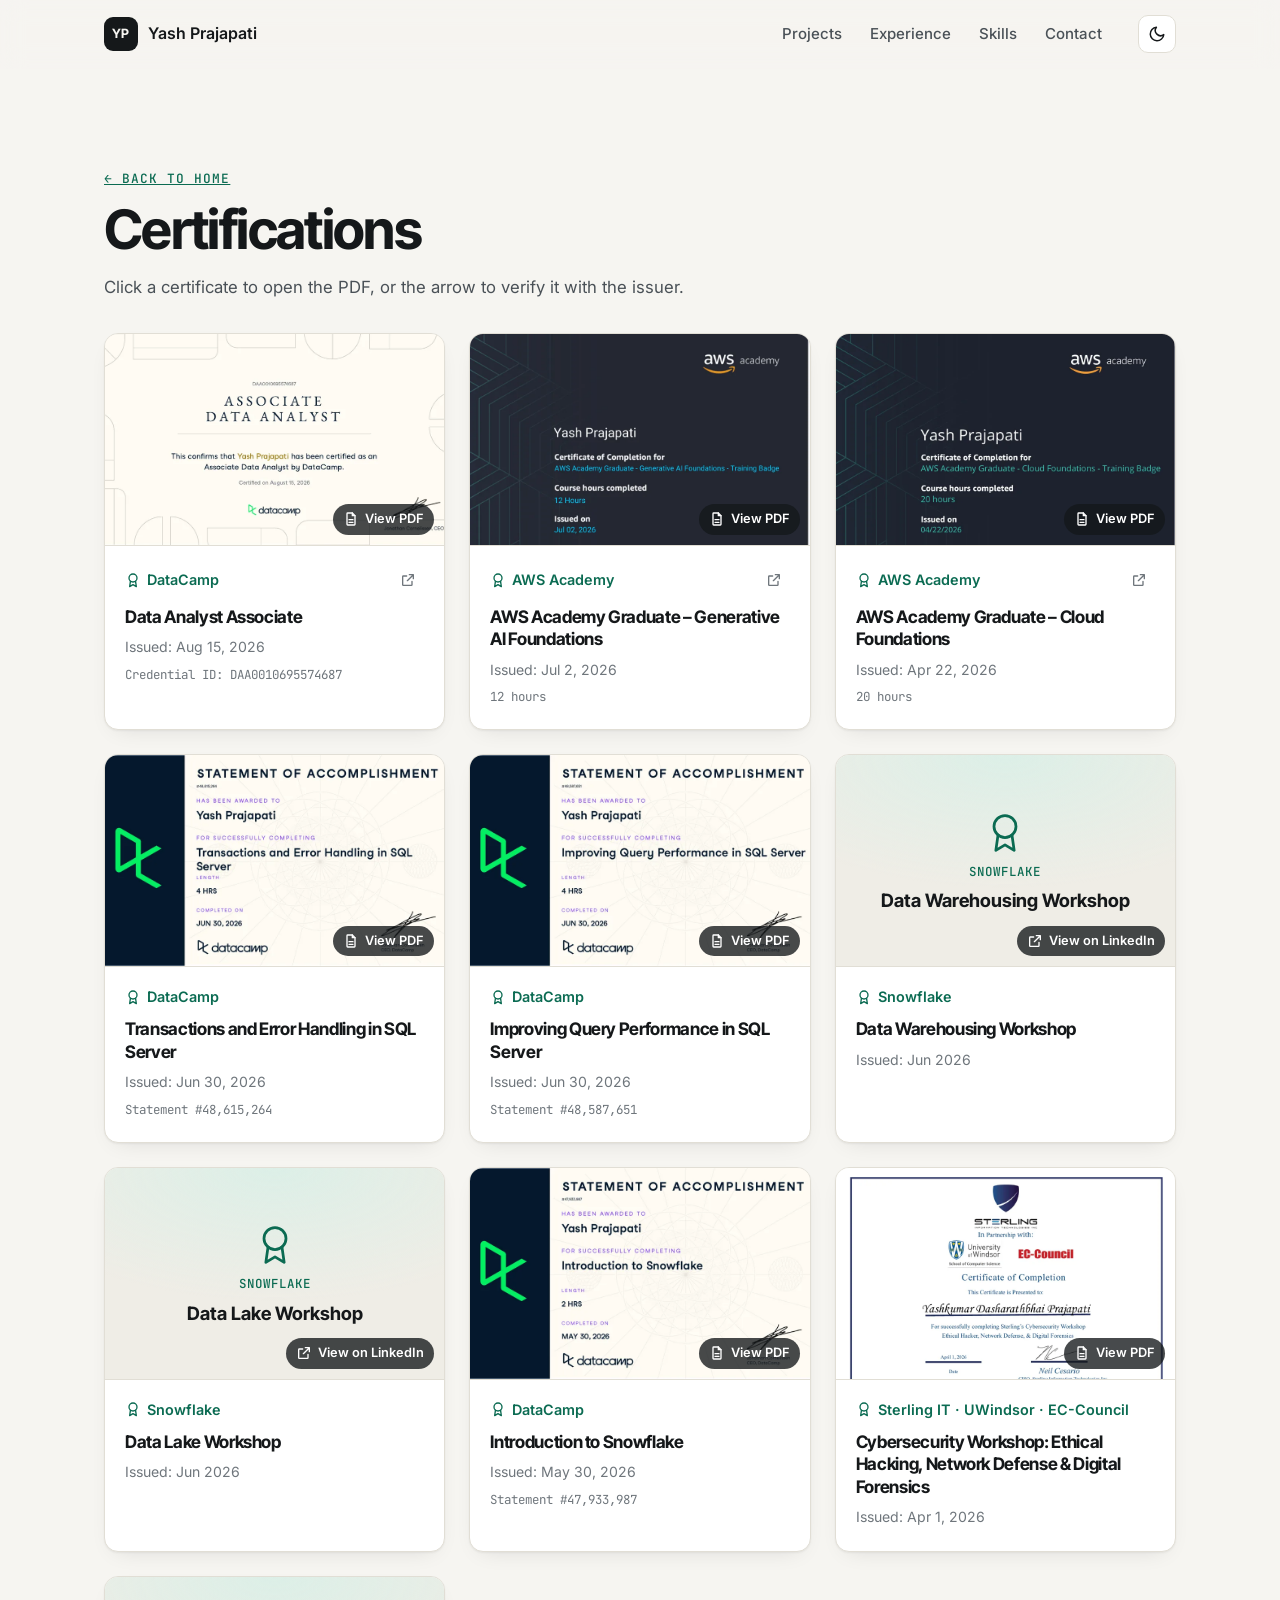
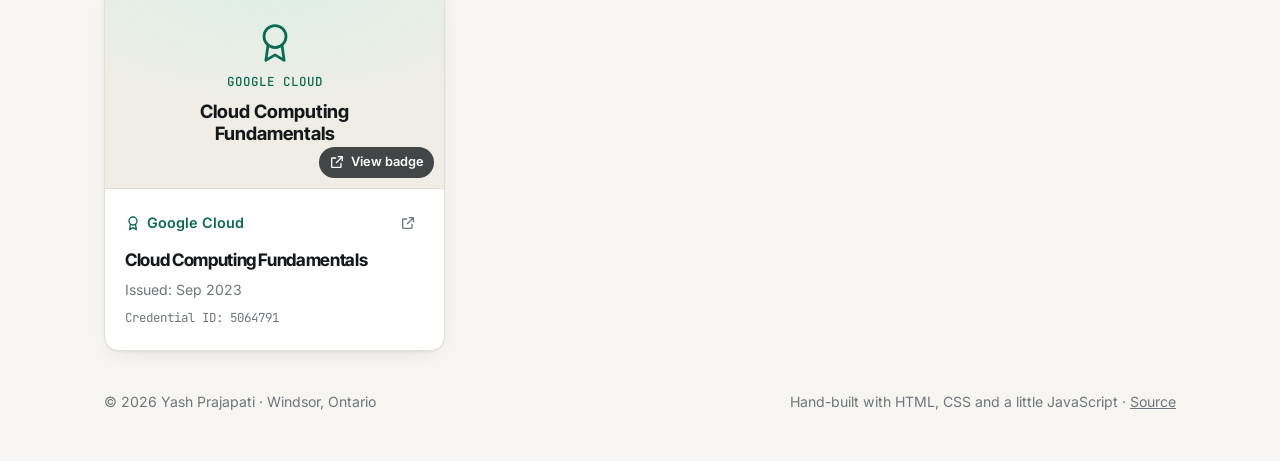
==== certifications.html @ 7776f6c0 "Certification cards with PDF previews and a certifications page Co-Authored-By: Claude Opus 5.5 <nor" ====
<!doctype html>
<html lang="en">
  <head>
    <meta charset="utf-8" />
    <meta name="viewport" content="width=device-width, initial-scale=1" />
    <title>Certifications · Yash Prajapati</title>
    <meta
      name="description"
      content="Yash Prajapati is a software developer and data analyst in Windsor, Ontario, studying the Master of Applied Computing at the University of Windsor. Full-stack apps (FastAPI, React), data analysis (Python, SQL) and AWS serverless. Open to a 4 or 8-month co-op from January 2027."
    />
    <meta name="author" content="Yash Prajapati" />
    <meta name="google-site-verification" content="fpywjtLSVw5t8qA-Jzxiiokpi5KPO44EVld_uiDT6x0" />
    <link rel="canonical" href="https://yash8418.github.io/certifications.html" />
    <meta name="theme-color" content="#f6f5f1" media="(prefers-color-scheme: light)" />
    <meta name="theme-color" content="#111412" media="(prefers-color-scheme: dark)" />

    <!-- Link previews -->
    <meta property="og:type" content="profile" />
    <meta property="og:title" content="Yash Prajapati — Software Developer & Data Analyst" />
    <meta
      property="og:description"
      content="Full-stack apps, data analysis and AWS serverless projects. MAC student at the University of Windsor, open to a co-op from January 2027."
    />
    <meta property="og:url" content="https://yash8418.github.io/" />
    <meta property="og:image" content="https://yash8418.github.io/assets/og-image.png" />
    <meta property="og:image:width" content="1200" />
    <meta property="og:image:height" content="630" />
    <meta property="profile:first_name" content="Yash" />
    <meta property="profile:last_name" content="Prajapati" />
    <meta name="twitter:card" content="summary_large_image" />

    <link rel="icon" href="assets/favicon.svg" type="image/svg+xml" />
    <link rel="preconnect" href="https://fonts.googleapis.com" />
    <link rel="preconnect" href="https://fonts.gstatic.com" crossorigin />
    <link
      href="https://fonts.googleapis.com/css2?family=Inter:wght@400;500;600&family=Inter+Tight:wght@600;700;800&family=Newsreader:ital,opsz,wght@1,6..72,400;1,6..72,500&family=JetBrains+Mono:wght@500&display=swap"
      rel="stylesheet"
    />
    <link rel="stylesheet" href="styles.css" />
    <script>
      try {
        const t = localStorage.getItem("theme");
        if (t === "light" || t === "dark") document.documentElement.dataset.theme = t;
      } catch {}
    </script>
  </head>
  <body>
    <a class="skip-link" href="#main">Skip to content</a>

    <header class="site-header">
      <nav class="nav wrap" aria-label="Main">
        <a class="brand" href="./" aria-label="Yash Prajapati, home">
          <span class="brand__mark" aria-hidden="true">YP</span>
          <span class="brand__name">Yash Prajapati</span>
        </a>
        <ul class="nav__links">
          <li><a href="./#projects">Projects</a></li>
          <li><a href="./#experience">Experience</a></li>
          <li><a href="./#skills">Skills</a></li>
          <li><a href="./#contact">Contact</a></li>
        </ul>
        <button class="theme-toggle" type="button" aria-label="Switch to dark theme" data-theme-toggle>
          <svg class="icon icon--moon" viewBox="0 0 24 24" aria-hidden="true"><path d="M21 12.8A9 9 0 1 1 11.2 3a7 7 0 0 0 9.8 9.8Z" /></svg>
          <svg class="icon icon--sun" viewBox="0 0 24 24" aria-hidden="true">
            <circle cx="12" cy="12" r="4.5" />
            <path d="M12 2v2M12 20v2M4.9 4.9l1.4 1.4M17.7 17.7l1.4 1.4M2 12h2M20 12h2M4.9 19.1l1.4-1.4M17.7 6.3l1.4-1.4" />
          </svg>
        </button>
      </nav>
    </header>

    <main id="main">
      <section class="section wrap" aria-labelledby="certs-title">
        <div class="section__head">
          <p class="kicker"><a href="./#skills">← Back to home</a></p>
          <h1 id="certs-title" class="page-title">Certifications</h1>
          <p class="section__intro">Click a certificate to open the PDF, or the arrow to verify it with the issuer.</p>
        </div>
        <div class="certs-grid">
          <article class="cert">
            <a class="cert__preview" href="assets/certificates/datacamp-data-analyst-associate.pdf" target="_blank" rel="noopener" aria-label="Open Data Analyst Associate certificate PDF"><img src="assets/certificates/previews/datacamp-data-analyst-associate.webp" width="900" height="517" loading="lazy" alt="" /><span class="cert__pdf"><svg class="icon" viewBox="0 0 24 24" aria-hidden="true"><path d="M14 3H7a1 1 0 0 0-1 1v16a1 1 0 0 0 1 1h10a1 1 0 0 0 1-1V7Z"/><path d="M14 3v4h4M9 13h6M9 17h6"/></svg>View PDF</span></a>
            <div class="cert__body">
              <div class="cert__meta"><span class="cert__issuer"><svg class="icon" viewBox="0 0 24 24" aria-hidden="true"><circle cx="12" cy="9" r="6"/><path d="M8.2 13.6 7 22l5-3 5 3-1.2-8.4"/></svg>DataCamp</span><a class="cert__verify" href="https://www.datacamp.com/certificate/DAA0010695574687" target="_blank" rel="noopener" aria-label="Verify credential for Data Analyst Associate"><svg class="icon" viewBox="0 0 24 24" aria-hidden="true"><path d="M14 4h6v6M20 4l-9 9M18 14v5a1 1 0 0 1-1 1H5a1 1 0 0 1-1-1V7a1 1 0 0 1 1-1h5"/></svg></a></div>
              <h3>Data Analyst Associate</h3>
              <p class="cert__date">Issued: Aug 15, 2026</p>
              <p class="cert__id">Credential ID: DAA0010695574687</p>
            </div>
          </article>
          <article class="cert">
            <a class="cert__preview" href="assets/certificates/aws-academy-generative-ai-foundations.pdf" target="_blank" rel="noopener" aria-label="Open AWS Academy Graduate – Generative AI Foundations certificate PDF"><img src="assets/certificates/previews/aws-academy-generative-ai-foundations.webp" width="900" height="695" loading="lazy" alt="" /><span class="cert__pdf"><svg class="icon" viewBox="0 0 24 24" aria-hidden="true"><path d="M14 3H7a1 1 0 0 0-1 1v16a1 1 0 0 0 1 1h10a1 1 0 0 0 1-1V7Z"/><path d="M14 3v4h4M9 13h6M9 17h6"/></svg>View PDF</span></a>
            <div class="cert__body">
              <div class="cert__meta"><span class="cert__issuer"><svg class="icon" viewBox="0 0 24 24" aria-hidden="true"><circle cx="12" cy="9" r="6"/><path d="M8.2 13.6 7 22l5-3 5 3-1.2-8.4"/></svg>AWS Academy</span><a class="cert__verify" href="https://www.credly.com/badges/935de816-6b1b-42a6-a5a5-55b2810f2c86" target="_blank" rel="noopener" aria-label="Verify credential for AWS Academy Graduate – Generative AI Foundations"><svg class="icon" viewBox="0 0 24 24" aria-hidden="true"><path d="M14 4h6v6M20 4l-9 9M18 14v5a1 1 0 0 1-1 1H5a1 1 0 0 1-1-1V7a1 1 0 0 1 1-1h5"/></svg></a></div>
              <h3>AWS Academy Graduate – Generative AI Foundations</h3>
              <p class="cert__date">Issued: Jul 2, 2026</p>
              <p class="cert__id">12 hours</p>
            </div>
          </article>
          <article class="cert">
            <a class="cert__preview" href="assets/certificates/aws-academy-cloud-foundations.pdf" target="_blank" rel="noopener" aria-label="Open AWS Academy Graduate – Cloud Foundations certificate PDF"><img src="assets/certificates/previews/aws-academy-cloud-foundations.webp" width="900" height="695" loading="lazy" alt="" /><span class="cert__pdf"><svg class="icon" viewBox="0 0 24 24" aria-hidden="true"><path d="M14 3H7a1 1 0 0 0-1 1v16a1 1 0 0 0 1 1h10a1 1 0 0 0 1-1V7Z"/><path d="M14 3v4h4M9 13h6M9 17h6"/></svg>View PDF</span></a>
            <div class="cert__body">
              <div class="cert__meta"><span class="cert__issuer"><svg class="icon" viewBox="0 0 24 24" aria-hidden="true"><circle cx="12" cy="9" r="6"/><path d="M8.2 13.6 7 22l5-3 5 3-1.2-8.4"/></svg>AWS Academy</span><a class="cert__verify" href="https://www.credly.com/badges/65a15708-a9f2-494e-bade-5c9689e19223" target="_blank" rel="noopener" aria-label="Verify credential for AWS Academy Graduate – Cloud Foundations"><svg class="icon" viewBox="0 0 24 24" aria-hidden="true"><path d="M14 4h6v6M20 4l-9 9M18 14v5a1 1 0 0 1-1 1H5a1 1 0 0 1-1-1V7a1 1 0 0 1 1-1h5"/></svg></a></div>
              <h3>AWS Academy Graduate – Cloud Foundations</h3>
              <p class="cert__date">Issued: Apr 22, 2026</p>
              <p class="cert__id">20 hours</p>
            </div>
          </article>
          <article class="cert">
            <a class="cert__preview" href="assets/certificates/datacamp-transactions-error-handling-sql-server.pdf" target="_blank" rel="noopener" aria-label="Open Transactions and Error Handling in SQL Server certificate PDF"><img src="assets/certificates/previews/datacamp-transactions-error-handling-sql-server.webp" width="900" height="520" loading="lazy" alt="" /><span class="cert__pdf"><svg class="icon" viewBox="0 0 24 24" aria-hidden="true"><path d="M14 3H7a1 1 0 0 0-1 1v16a1 1 0 0 0 1 1h10a1 1 0 0 0 1-1V7Z"/><path d="M14 3v4h4M9 13h6M9 17h6"/></svg>View PDF</span></a>
            <div class="cert__body">
              <div class="cert__meta"><span class="cert__issuer"><svg class="icon" viewBox="0 0 24 24" aria-hidden="true"><circle cx="12" cy="9" r="6"/><path d="M8.2 13.6 7 22l5-3 5 3-1.2-8.4"/></svg>DataCamp</span></div>
              <h3>Transactions and Error Handling in SQL Server</h3>
              <p class="cert__date">Issued: Jun 30, 2026</p>
              <p class="cert__id">Statement #48,615,264</p>
            </div>
          </article>
          <article class="cert">
            <a class="cert__preview" href="assets/certificates/datacamp-improving-query-performance-sql-server.pdf" target="_blank" rel="noopener" aria-label="Open Improving Query Performance in SQL Server certificate PDF"><img src="assets/certificates/previews/datacamp-improving-query-performance-sql-server.webp" width="900" height="520" loading="lazy" alt="" /><span class="cert__pdf"><svg class="icon" viewBox="0 0 24 24" aria-hidden="true"><path d="M14 3H7a1 1 0 0 0-1 1v16a1 1 0 0 0 1 1h10a1 1 0 0 0 1-1V7Z"/><path d="M14 3v4h4M9 13h6M9 17h6"/></svg>View PDF</span></a>
            <div class="cert__body">
              <div class="cert__meta"><span class="cert__issuer"><svg class="icon" viewBox="0 0 24 24" aria-hidden="true"><circle cx="12" cy="9" r="6"/><path d="M8.2 13.6 7 22l5-3 5 3-1.2-8.4"/></svg>DataCamp</span></div>
              <h3>Improving Query Performance in SQL Server</h3>
              <p class="cert__date">Issued: Jun 30, 2026</p>
              <p class="cert__id">Statement #48,587,651</p>
            </div>
          </article>
          <article class="cert">
            <a class="cert__preview cert__preview--badge" href="https://www.linkedin.com/in/yash-prajapati-65326222b/overlay/Certifications/1569941998/treasury/?profileId=ACoAADmGPx8Bu3SrkBHyn6VlON_o7cjzCRax0iU" target="_blank" rel="noopener" aria-label="View on LinkedIn: Data Warehousing Workshop"><span class="cert__badge"><svg class="icon" viewBox="0 0 24 24" aria-hidden="true"><circle cx="12" cy="9" r="6"/><path d="M8.2 13.6 7 22l5-3 5 3-1.2-8.4"/></svg><strong>Snowflake</strong><em>Data Warehousing Workshop</em></span><span class="cert__pdf"><svg class="icon" viewBox="0 0 24 24" aria-hidden="true"><path d="M14 4h6v6M20 4l-9 9M18 14v5a1 1 0 0 1-1 1H5a1 1 0 0 1-1-1V7a1 1 0 0 1 1-1h5"/></svg>View on LinkedIn</span></a>
            <div class="cert__body">
              <div class="cert__meta"><span class="cert__issuer"><svg class="icon" viewBox="0 0 24 24" aria-hidden="true"><circle cx="12" cy="9" r="6"/><path d="M8.2 13.6 7 22l5-3 5 3-1.2-8.4"/></svg>Snowflake</span></div>
              <h3>Data Warehousing Workshop</h3>
              <p class="cert__date">Issued: Jun 2026</p>
            </div>
          </article>
          <article class="cert">
            <a class="cert__preview cert__preview--badge" href="https://www.linkedin.com/in/yash-prajapati-65326222b/overlay/Certifications/1570024632/treasury/?profileId=ACoAADmGPx8Bu3SrkBHyn6VlON_o7cjzCRax0iU" target="_blank" rel="noopener" aria-label="View on LinkedIn: Data Lake Workshop"><span class="cert__badge"><svg class="icon" viewBox="0 0 24 24" aria-hidden="true"><circle cx="12" cy="9" r="6"/><path d="M8.2 13.6 7 22l5-3 5 3-1.2-8.4"/></svg><strong>Snowflake</strong><em>Data Lake Workshop</em></span><span class="cert__pdf"><svg class="icon" viewBox="0 0 24 24" aria-hidden="true"><path d="M14 4h6v6M20 4l-9 9M18 14v5a1 1 0 0 1-1 1H5a1 1 0 0 1-1-1V7a1 1 0 0 1 1-1h5"/></svg>View on LinkedIn</span></a>
            <div class="cert__body">
              <div class="cert__meta"><span class="cert__issuer"><svg class="icon" viewBox="0 0 24 24" aria-hidden="true"><circle cx="12" cy="9" r="6"/><path d="M8.2 13.6 7 22l5-3 5 3-1.2-8.4"/></svg>Snowflake</span></div>
              <h3>Data Lake Workshop</h3>
              <p class="cert__date">Issued: Jun 2026</p>
            </div>
          </article>
          <article class="cert">
            <a class="cert__preview" href="assets/certificates/datacamp-introduction-to-snowflake.pdf" target="_blank" rel="noopener" aria-label="Open Introduction to Snowflake certificate PDF"><img src="assets/certificates/previews/datacamp-introduction-to-snowflake.webp" width="900" height="520" loading="lazy" alt="" /><span class="cert__pdf"><svg class="icon" viewBox="0 0 24 24" aria-hidden="true"><path d="M14 3H7a1 1 0 0 0-1 1v16a1 1 0 0 0 1 1h10a1 1 0 0 0 1-1V7Z"/><path d="M14 3v4h4M9 13h6M9 17h6"/></svg>View PDF</span></a>
            <div class="cert__body">
              <div class="cert__meta"><span class="cert__issuer"><svg class="icon" viewBox="0 0 24 24" aria-hidden="true"><circle cx="12" cy="9" r="6"/><path d="M8.2 13.6 7 22l5-3 5 3-1.2-8.4"/></svg>DataCamp</span></div>
              <h3>Introduction to Snowflake</h3>
              <p class="cert__date">Issued: May 30, 2026</p>
              <p class="cert__id">Statement #47,933,987</p>
            </div>
          </article>
          <article class="cert">
            <a class="cert__preview" href="assets/certificates/cybersecurity-workshop-sterling.pdf" target="_blank" rel="noopener" aria-label="Open Cybersecurity Workshop: Ethical Hacking, Network Defense &amp; Digital Forensics certificate PDF"><img src="assets/certificates/previews/cybersecurity-workshop-sterling.webp" width="900" height="636" loading="lazy" alt="" /><span class="cert__pdf"><svg class="icon" viewBox="0 0 24 24" aria-hidden="true"><path d="M14 3H7a1 1 0 0 0-1 1v16a1 1 0 0 0 1 1h10a1 1 0 0 0 1-1V7Z"/><path d="M14 3v4h4M9 13h6M9 17h6"/></svg>View PDF</span></a>
            <div class="cert__body">
              <div class="cert__meta"><span class="cert__issuer"><svg class="icon" viewBox="0 0 24 24" aria-hidden="true"><circle cx="12" cy="9" r="6"/><path d="M8.2 13.6 7 22l5-3 5 3-1.2-8.4"/></svg>Sterling IT · UWindsor · EC-Council</span></div>
              <h3>Cybersecurity Workshop: Ethical Hacking, Network Defense &amp; Digital Forensics</h3>
              <p class="cert__date">Issued: Apr 1, 2026</p>
            </div>
          </article>
          <article class="cert">
            <a class="cert__preview cert__preview--badge" href="https://www.skills.google/public_profiles/c42819a4-45b2-48c8-a889-e58f783aeccf/badges/5064791" target="_blank" rel="noopener" aria-label="View badge: Cloud Computing Fundamentals"><span class="cert__badge"><svg class="icon" viewBox="0 0 24 24" aria-hidden="true"><circle cx="12" cy="9" r="6"/><path d="M8.2 13.6 7 22l5-3 5 3-1.2-8.4"/></svg><strong>Google Cloud</strong><em>Cloud Computing Fundamentals</em></span><span class="cert__pdf"><svg class="icon" viewBox="0 0 24 24" aria-hidden="true"><path d="M14 4h6v6M20 4l-9 9M18 14v5a1 1 0 0 1-1 1H5a1 1 0 0 1-1-1V7a1 1 0 0 1 1-1h5"/></svg>View badge</span></a>
            <div class="cert__body">
              <div class="cert__meta"><span class="cert__issuer"><svg class="icon" viewBox="0 0 24 24" aria-hidden="true"><circle cx="12" cy="9" r="6"/><path d="M8.2 13.6 7 22l5-3 5 3-1.2-8.4"/></svg>Google Cloud</span><a class="cert__verify" href="https://www.skills.google/public_profiles/c42819a4-45b2-48c8-a889-e58f783aeccf/badges/5064791" target="_blank" rel="noopener" aria-label="Verify credential for Cloud Computing Fundamentals"><svg class="icon" viewBox="0 0 24 24" aria-hidden="true"><path d="M14 4h6v6M20 4l-9 9M18 14v5a1 1 0 0 1-1 1H5a1 1 0 0 1-1-1V7a1 1 0 0 1 1-1h5"/></svg></a></div>
              <h3>Cloud Computing Fundamentals</h3>
              <p class="cert__date">Issued: Sep 2023</p>
              <p class="cert__id">Credential ID: 5064791</p>
            </div>
          </article>
        </div>
      </section>
    </main>

    <footer class="footer wrap">
      <p>© <span data-year>2026</span> Yash Prajapati · Windsor, Ontario</p>
      <p>Hand-built with HTML, CSS and a little JavaScript · <a href="https://github.com/Yash8418/yash8418.github.io">Source</a></p>
    </footer>

    <script src="main.js" defer></script>
  </body>
</html>
---- styles.css ----
/* ---------- Tokens ---------- */
:root {
  --bg: #f6f5f1;
  --surface: #ffffff;
  --surface-2: #efede6;
  --ink: #15181a;
  --ink-2: #4a5157;
  --ink-3: #6f767c;
  --line: #e1ded5;
  --accent: #0b6b52;
  --accent-ink: #ffffff;
  --accent-soft: #dcefe7;
  --live: #1f9d6b;
  --shadow: 0 1px 2px rgb(20 24 26 / 0.05), 0 8px 24px -12px rgb(20 24 26 / 0.14);
  --radius: 14px;
  --sans: "Inter", system-ui, -apple-system, "Segoe UI", sans-serif;
  --display: "Inter Tight", "Inter", system-ui, sans-serif;
  --serif: "Newsreader", Georgia, serif;
  --mono: "JetBrains Mono", ui-monospace, monospace;
  color-scheme: light;
}

@media (prefers-color-scheme: dark) {
  :root:not([data-theme="light"]) {
    --bg: #111412;
    --surface: #181c1a;
    --surface-2: #1f2421;
    --ink: #ecefec;
    --ink-2: #b4bbb6;
    --ink-3: #8b938e;
    --line: #2b312d;
    --accent: #5fd0a5;
    --accent-ink: #0b1a14;
    --accent-soft: #19332a;
    --live: #5fd0a5;
    --shadow: 0 1px 2px rgb(0 0 0 / 0.3), 0 10px 30px -14px rgb(0 0 0 / 0.6);
    color-scheme: dark;
  }
}

:root[data-theme="dark"] {
  --bg: #111412;
  --surface: #181c1a;
  --surface-2: #1f2421;
  --ink: #ecefec;
  --ink-2: #b4bbb6;
  --ink-3: #8b938e;
  --line: #2b312d;
  --accent: #5fd0a5;
  --accent-ink: #0b1a14;
  --accent-soft: #19332a;
  --live: #5fd0a5;
  --shadow: 0 1px 2px rgb(0 0 0 / 0.3), 0 10px 30px -14px rgb(0 0 0 / 0.6);
  color-scheme: dark;
}

/* ---------- Base ---------- */
*,
*::before,
*::after {
  box-sizing: border-box;
}

html {
  scroll-behavior: smooth;
  scroll-padding-top: 84px;
  -webkit-text-size-adjust: 100%;
}

body {
  margin: 0;
  background: var(--bg);
  color: var(--ink);
  font: 400 1rem/1.6 var(--sans);
  -webkit-font-smoothing: antialiased;
}

img {
  display: block;
  max-width: 100%;
  height: auto;
}

a {
  color: inherit;
}

h1,
h2,
h3 {
  font-family: var(--display);
  line-height: 1.1;
  letter-spacing: -0.02em;
  margin: 0;
}

p {
  margin: 0;
}

:focus-visible {
  outline: 2px solid var(--accent);
  outline-offset: 3px;
  border-radius: 6px;
}

.wrap {
  width: min(1120px, 100%);
  margin-inline: auto;
  padding-inline: 24px;
}

.skip-link {
  position: absolute;
  left: 16px;
  top: -48px;
  padding: 8px 14px;
  background: var(--ink);
  color: var(--bg);
  border-radius: 8px;
  z-index: 100;
}

.skip-link:focus {
  top: 12px;
}

.mono {
  font-family: var(--mono);
  font-size: 0.86rem;
}

.icon {
  width: 18px;
  height: 18px;
  fill: none;
  stroke: currentColor;
  stroke-width: 2;
  stroke-linecap: round;
  stroke-linejoin: round;
}

/* ---------- Header ---------- */
.site-header {
  position: sticky;
  top: 0;
  z-index: 50;
  background: color-mix(in srgb, var(--bg) 82%, transparent);
  backdrop-filter: saturate(1.4) blur(12px);
  border-bottom: 1px solid transparent;
  transition: border-color 0.2s;
}

.site-header.is-scrolled {
  border-bottom-color: var(--line);
}

.nav {
  display: flex;
  align-items: center;
  gap: 24px;
  height: 68px;
}

.brand {
  display: flex;
  align-items: center;
  gap: 10px;
  text-decoration: none;
  font-weight: 600;
  margin-right: auto;
}

.brand__mark {
  display: grid;
  place-items: center;
  width: 34px;
  height: 34px;
  border-radius: 9px;
  background: var(--ink);
  color: var(--bg);
  font: 700 0.8rem/1 var(--display);
  letter-spacing: 0.02em;
}

.nav__links {
  display: flex;
  gap: 4px;
  margin: 0;
  padding: 0;
  list-style: none;
}

.nav__links a {
  display: block;
  padding: 8px 12px;
  border-radius: 8px;
  text-decoration: none;
  color: var(--ink-2);
  font-size: 0.94rem;
  font-weight: 500;
}

.nav__links a:hover {
  color: var(--ink);
  background: var(--surface-2);
}

.theme-toggle {
  display: grid;
  place-items: center;
  width: 38px;
  height: 38px;
  border: 1px solid var(--line);
  border-radius: 10px;
  background: var(--surface);
  color: var(--ink);
  cursor: pointer;
}

.theme-toggle .icon {
  width: 18px;
  height: 18px;
}

.theme-toggle .icon--sun {
  display: none;
}

:root[data-theme="dark"] .theme-toggle .icon--sun {
  display: block;
}

:root[data-theme="dark"] .theme-toggle .icon--moon {
  display: none;
}

/* ---------- Hero ---------- */
.hero {
  display: grid;
  grid-template-columns: minmax(0, 1.55fr) minmax(0, 1fr);
  gap: 56px;
  align-items: end;
  padding-top: 72px;
  padding-bottom: 56px;
}

.status {
  display: inline-flex;
  align-items: center;
  gap: 10px;
  padding: 6px 14px 6px 12px;
  border: 1px solid var(--line);
  border-radius: 999px;
  background: var(--surface);
  font-size: 0.86rem;
  font-weight: 500;
  color: var(--ink-2);
}

.status__dot {
  width: 8px;
  height: 8px;
  border-radius: 50%;
  background: var(--live);
  box-shadow: 0 0 0 4px color-mix(in srgb, var(--live) 22%, transparent);
}

.hero h1 {
  margin-top: 22px;
  font-size: clamp(3rem, 8vw, 5.6rem);
  font-weight: 800;
  letter-spacing: -0.04em;
}

.hero__lede {
  margin-top: 20px;
  max-width: 34ch;
  font-size: clamp(1.15rem, 2.1vw, 1.42rem);
  line-height: 1.5;
  color: var(--ink-2);
}

.hero__lede em {
  font-family: var(--serif);
  font-style: italic;
  font-size: 1.08em;
  color: var(--ink);
}

.hero__actions {
  display: flex;
  flex-wrap: wrap;
  align-items: center;
  gap: 12px;
  margin-top: 32px;
}

.button {
  display: inline-flex;
  align-items: center;
  gap: 8px;
  padding: 12px 20px;
  border: 1px solid var(--line);
  border-radius: 10px;
  background: var(--surface);
  color: var(--ink);
  font-weight: 600;
  font-size: 0.95rem;
  text-decoration: none;
  transition: transform 0.15s, border-color 0.15s, background 0.15s;
}

.button:hover {
  border-color: var(--ink-3);
  transform: translateY(-1px);
}

.button--primary {
  background: var(--accent);
  border-color: var(--accent);
  color: var(--accent-ink);
}

.button--primary:hover {
  border-color: var(--accent);
  background: color-mix(in srgb, var(--accent) 88%, var(--ink));
}

.icon-link {
  display: grid;
  place-items: center;
  width: 46px;
  height: 46px;
  border: 1px solid var(--line);
  border-radius: 10px;
  background: var(--surface);
  color: var(--ink-2);
  transition: color 0.15s, border-color 0.15s;
}

.icon-link:hover {
  color: var(--ink);
  border-color: var(--ink-3);
}

.icon-link svg {
  width: 20px;
  height: 20px;
}

.icon-link .fill {
  fill: currentColor;
}

.facts {
  padding: 8px 24px;
  border: 1px solid var(--line);
  border-radius: var(--radius);
  background: var(--surface);
  box-shadow: var(--shadow);
}

.facts dl {
  margin: 0;
}

.facts dl > div {
  display: grid;
  grid-template-columns: 96px minmax(0, 1fr);
  gap: 12px;
  padding: 16px 0;
  border-bottom: 1px solid var(--line);
}

.facts dl > div:last-child {
  border-bottom: 0;
}

.facts dt {
  font-size: 0.75rem;
  font-weight: 600;
  letter-spacing: 0.06em;
  text-transform: uppercase;
  color: var(--ink-3);
  padding-top: 3px;
}

.facts dd {
  margin: 0;
  font-weight: 600;
  line-height: 1.4;
}

.facts dd span {
  font-weight: 400;
  font-size: 0.9rem;
  color: var(--ink-3);
}

/* ---------- Numbers ---------- */
.numbers {
  display: grid;
  grid-template-columns: repeat(4, minmax(0, 1fr));
  border-top: 1px solid var(--line);
  border-bottom: 1px solid var(--line);
}

.numbers > div {
  padding: 26px 20px 26px 0;
}

.numbers > div + div {
  padding-left: 24px;
  border-left: 1px solid var(--line);
}

.numbers strong {
  display: block;
  font: 700 clamp(1.7rem, 3.4vw, 2.3rem) / 1 var(--display);
  letter-spacing: -0.03em;
}

.numbers span {
  display: block;
  margin-top: 8px;
  font-size: 0.9rem;
  color: var(--ink-3);
  line-height: 1.4;
}

/* ---------- Sections ---------- */
.section {
  padding-top: 104px;
}

.section__head {
  max-width: 640px;
  margin-bottom: 32px;
}

.kicker {
  font: 500 0.8rem/1 var(--mono);
  letter-spacing: 0.08em;
  text-transform: uppercase;
  color: var(--accent);
  margin-bottom: 14px;
}

.section h2,
.contact h2 {
  font-size: clamp(2rem, 4.4vw, 2.9rem);
  font-weight: 700;
}

.section__intro {
  margin-top: 14px;
  color: var(--ink-2);
  font-size: 1.05rem;
}

/* ---------- Filters ---------- */
.filters {
  display: flex;
  flex-wrap: wrap;
  gap: 8px;
  margin-bottom: 28px;
}

.chip {
  padding: 8px 16px;
  border: 1px solid var(--line);
  border-radius: 999px;
  background: var(--surface);
  color: var(--ink-2);
  font: 500 0.9rem/1 var(--sans);
  cursor: pointer;
}

.chip:hover {
  color: var(--ink);
}

.chip[aria-pressed="true"] {
  background: var(--ink);
  border-color: var(--ink);
  color: var(--bg);
}

/* ---------- Projects ---------- */
.projects {
  display: grid;
  gap: 24px;
}

.project {
  border: 1px solid var(--line);
  border-radius: var(--radius);
  background: var(--surface);
  box-shadow: var(--shadow);
}

.project[hidden] {
  display: none;
}

.project--featured {
  display: grid;
  grid-template-columns: minmax(0, 1.08fr) minmax(0, 1fr);
  overflow: hidden;
}

.project--featured:nth-of-type(even) .project__shot {
  order: 2;
}

.project__shot {
  position: relative;
  display: block;
  background: var(--surface-2);
  overflow: hidden;
  border-right: 1px solid var(--line);
}

.project--featured:nth-of-type(even) .project__shot {
  border-right: 0;
  border-left: 1px solid var(--line);
}

.project__shot img {
  width: 100%;
  height: 100%;
  object-fit: cover;
  object-position: top left;
  transition: transform 0.5s ease;
}

.project:hover .project__shot img {
  transform: scale(1.025);
}

.project__body {
  display: flex;
  flex-direction: column;
  gap: 14px;
  padding: 32px;
}

.project__type {
  font: 500 0.78rem/1 var(--mono);
  letter-spacing: 0.06em;
  text-transform: uppercase;
  color: var(--ink-3);
}

.project h3 {
  font-size: 1.65rem;
  font-weight: 700;
}

.project--compact h3 {
  font-size: 1.25rem;
}

.project p {
  color: var(--ink-2);
}

.project q {
  font-family: var(--serif);
  font-style: italic;
  quotes: "“" "”";
  color: var(--ink);
}

.project__points {
  margin: 0;
  padding: 0;
  list-style: none;
  display: grid;
  gap: 8px;
  font-size: 0.94rem;
}

.project__points li {
  position: relative;
  padding-left: 20px;
}

.project__points li::before {
  content: "";
  position: absolute;
  left: 2px;
  top: 0.62em;
  width: 8px;
  height: 2px;
  background: var(--accent);
}

.tags {
  display: flex;
  flex-wrap: wrap;
  gap: 6px;
  margin: 0;
  padding: 0;
  list-style: none;
}

.tags li {
  padding: 4px 10px;
  border-radius: 6px;
  background: var(--surface-2);
  font: 500 0.78rem/1.4 var(--mono);
  color: var(--ink-2);
}

.project__links {
  display: flex;
  flex-wrap: wrap;
  gap: 18px;
  margin-top: auto;
  padding-top: 6px;
}

.project__links a {
  font-weight: 600;
  font-size: 0.95rem;
  text-decoration: none;
  color: var(--accent);
  border-bottom: 1px solid color-mix(in srgb, var(--accent) 35%, transparent);
}

.project__links a:hover {
  border-bottom-color: var(--accent);
}

.projects__more {
  display: grid;
  grid-template-columns: repeat(3, minmax(0, 1fr));
  gap: 24px;
}

.projects__more:not(:has(.project:not([hidden]))) {
  display: none;
}

.project--compact {
  display: flex;
  flex-direction: column;
  gap: 12px;
  padding: 26px;
}

.project--compact p:not(.project__type) {
  font-size: 0.95rem;
}

.projects__empty {
  padding: 32px;
  text-align: center;
  color: var(--ink-3);
}

/* ---------- Timeline ---------- */
.timeline-grid {
  display: grid;
  grid-template-columns: repeat(2, minmax(0, 1fr));
  gap: 24px;
}

.timeline {
  margin: 0;
  padding: 8px 28px;
  list-style: none;
  border: 1px solid var(--line);
  border-radius: var(--radius);
  background: var(--surface);
}

.timeline > li {
  padding: 24px 0;
  border-bottom: 1px solid var(--line);
}

.timeline > li:last-child {
  border-bottom: 0;
}

.timeline__when {
  font: 500 0.8rem/1 var(--mono);
  color: var(--accent);
  margin-bottom: 10px;
}

.timeline h3 {
  font-size: 1.15rem;
  font-weight: 700;
}

.timeline h3 span {
  font-weight: 500;
  color: var(--ink-2);
}

.timeline__where {
  margin: 4px 0 10px;
  font-size: 0.9rem;
  color: var(--ink-3);
}

.timeline p:not(.timeline__when):not(.timeline__where),
.timeline ul {
  color: var(--ink-2);
  font-size: 0.95rem;
}

.timeline ul {
  margin: 0;
  padding-left: 18px;
  display: grid;
  gap: 6px;
}

/* ---------- Skills ---------- */
.skills {
  display: grid;
  grid-template-columns: repeat(4, minmax(0, 1fr));
  gap: 24px;
}

.skill-group {
  padding: 24px;
  border: 1px solid var(--line);
  border-radius: var(--radius);
  background: var(--surface);
}

.skill-group h3 {
  font-size: 1rem;
  font-weight: 700;
  margin-bottom: 14px;
}

.certs {
  display: grid;
  grid-template-columns: repeat(3, minmax(0, 1fr));
  gap: 0;
  margin: 24px 0 0;
  padding: 0;
  list-style: none;
  border-top: 1px solid var(--line);
}

.certs li {
  display: flex;
  flex-direction: column;
  gap: 4px;
  padding: 18px 20px 18px 0;
  border-bottom: 1px solid var(--line);
}

.certs strong {
  font-weight: 600;
  line-height: 1.35;
}

.certs span {
  font-size: 0.88rem;
  color: var(--ink-3);
}

.certs a {
  align-self: flex-start;
  margin-top: 4px;
  font-weight: 600;
  font-size: 0.88rem;
  text-decoration: none;
  color: var(--accent);
  border-bottom: 1px solid color-mix(in srgb, var(--accent) 35%, transparent);
}

.certs a:hover,
.certs a:focus-visible {
  border-bottom-color: var(--accent);
}

.certs a span {
  color: inherit;
  font-size: inherit;
}

/* ---------- Certification cards ---------- */
.certs-grid {
  display: grid;
  grid-template-columns: repeat(3, minmax(0, 1fr));
  gap: 24px;
  margin-top: 28px;
}

.cert {
  display: flex;
  flex-direction: column;
  border: 1px solid var(--line);
  border-radius: var(--radius);
  background: var(--surface);
  box-shadow: var(--shadow);
  overflow: hidden;
}

.cert__preview {
  position: relative;
  display: block;
  text-decoration: none;
  aspect-ratio: 16 / 10;
  background: var(--surface-2);
  border-bottom: 1px solid var(--line);
  overflow: hidden;
}

.cert__preview img {
  width: 100%;
  height: 100%;
  object-fit: cover;
  object-position: top center;
  transition: transform 0.5s ease;
}

.cert__preview:hover img,
.cert__preview:focus-visible img {
  transform: scale(1.03);
}

.cert__preview--badge {
  display: grid;
  place-items: center;
  padding: 24px;
  text-align: center;
  background:
    radial-gradient(120% 90% at 50% 0%, var(--accent-soft), transparent 70%),
    var(--surface-2);
}

.cert__badge {
  display: grid;
  justify-items: center;
  gap: 8px;
  color: var(--ink-2);
}

.cert__badge .icon {
  width: 44px;
  height: 44px;
  fill: none;
  stroke: var(--accent);
  stroke-width: 1.5;
  stroke-linecap: round;
  stroke-linejoin: round;
}

.cert__badge strong {
  font-family: var(--mono);
  font-size: 0.78rem;
  font-weight: 500;
  letter-spacing: 0.08em;
  text-transform: uppercase;
  color: var(--accent);
}

.cert__badge em {
  font-family: var(--display);
  font-style: normal;
  font-weight: 700;
  font-size: 1.15rem;
  line-height: 1.2;
  color: var(--ink);
  max-width: 22ch;
}

.cert__pdf {
  position: absolute;
  right: 10px;
  bottom: 10px;
  display: inline-flex;
  align-items: center;
  gap: 6px;
  padding: 5px 10px;
  border-radius: 999px;
  background: rgb(20 24 26 / 0.78);
  color: #fff;
  font-size: 0.8rem;
  font-weight: 600;
}

.cert__pdf .icon,
.cert__issuer .icon,
.cert__verify .icon {
  width: 16px;
  height: 16px;
  fill: none;
  stroke: currentColor;
  stroke-width: 2;
  stroke-linecap: round;
  stroke-linejoin: round;
  flex: none;
}

.cert__body {
  display: flex;
  flex-direction: column;
  gap: 6px;
  padding: 18px 20px 22px;
}

.cert__meta {
  display: flex;
  align-items: center;
  justify-content: space-between;
  gap: 12px;
}

.cert__issuer {
  display: inline-flex;
  align-items: center;
  gap: 6px;
  color: var(--accent);
  font-weight: 600;
  font-size: 0.9rem;
}

.cert__verify {
  display: inline-grid;
  place-items: center;
  width: 32px;
  height: 32px;
  border-radius: 8px;
  color: var(--ink-3);
}

.cert__verify:hover,
.cert__verify:focus-visible {
  color: var(--accent);
  background: var(--accent-soft);
}

.cert h3 {
  margin: 4px 0 2px;
  font-size: 1.08rem;
  line-height: 1.3;
}

.cert__date,
.cert__id {
  margin: 0;
  color: var(--ink-3);
  font-size: 0.88rem;
}

.cert__id {
  font-family: var(--mono);
  font-size: 0.78rem;
}

.certs-more {
  margin: 28px 0 0;
  text-align: center;
}

.page-title {
  font-family: var(--display);
  font-size: clamp(2.2rem, 5vw, 3.4rem);
  letter-spacing: -0.03em;
  margin: 0;
}

@media (max-width: 960px) {
  .certs-grid {
    grid-template-columns: repeat(2, minmax(0, 1fr));
  }
}

@media (max-width: 640px) {
  .certs-grid {
    grid-template-columns: minmax(0, 1fr);
  }
}

/* ---------- Contact ---------- */
.contact {
  display: grid;
  grid-template-columns: minmax(0, 1.3fr) minmax(0, 1fr);
  gap: 40px;
  align-items: center;
  margin-top: 104px;
  padding-top: 48px;
  padding-bottom: 48px;
  border-radius: 20px;
  background: var(--ink);
  color: var(--bg);
  width: min(1072px, calc(100% - 48px));
  padding-inline: 48px;
}

.contact .kicker {
  color: color-mix(in srgb, var(--accent) 70%, var(--bg));
}

:root[data-theme="dark"] .contact .kicker {
  color: #0b6b52;
}

.contact p:not(.kicker) {
  margin-top: 14px;
  color: color-mix(in srgb, var(--bg) 75%, var(--ink));
  max-width: 46ch;
}

.contact__actions {
  display: flex;
  flex-wrap: wrap;
  gap: 12px;
  justify-content: flex-end;
}

.contact .button {
  background: transparent;
  color: var(--bg);
  border-color: color-mix(in srgb, var(--bg) 30%, transparent);
}

.contact .button:hover {
  border-color: var(--bg);
}

.contact .button--primary {
  background: var(--bg);
  color: var(--ink);
  border-color: var(--bg);
}

/* ---------- Footer ---------- */
.footer {
  display: flex;
  flex-wrap: wrap;
  justify-content: space-between;
  gap: 8px 24px;
  padding-top: 40px;
  padding-bottom: 48px;
  font-size: 0.88rem;
  color: var(--ink-3);
}

/* ---------- Reveal on scroll ---------- */
.reveal {
  opacity: 0;
  transform: translateY(16px);
  transition: opacity 0.6s ease, transform 0.6s ease;
}

.reveal.is-visible {
  opacity: 1;
  transform: none;
}

@media (prefers-reduced-motion: reduce) {
  html {
    scroll-behavior: auto;
  }

  .reveal {
    opacity: 1;
    transform: none;
    transition: none;
  }

  .project__shot img,
  .button {
    transition: none;
  }
}

/* ---------- Responsive ---------- */
@media (max-width: 960px) {
  .hero {
    grid-template-columns: minmax(0, 1fr);
    gap: 40px;
    padding-top: 48px;
  }

  .project--featured {
    grid-template-columns: minmax(0, 1fr);
  }

  .project--featured:nth-of-type(even) .project__shot {
    order: 0;
    border-left: 0;
  }

  .project__shot {
    border-right: 0;
    border-bottom: 1px solid var(--line);
    aspect-ratio: 16 / 9;
  }

  .projects__more,
  .certs {
    grid-template-columns: repeat(2, minmax(0, 1fr));
  }

  .skills {
    grid-template-columns: repeat(2, minmax(0, 1fr));
  }

  .contact {
    grid-template-columns: minmax(0, 1fr);
  }

  .contact__actions {
    justify-content: flex-start;
  }
}

@media (max-width: 720px) {
  .wrap {
    padding-inline: 16px;
  }

  .nav__links {
    display: none;
  }

  .numbers {
    grid-template-columns: repeat(2, minmax(0, 1fr));
  }

  .numbers > div,
  .numbers > div + div {
    padding: 20px 16px 20px 0;
    border-left: 0;
  }

  .numbers > div:nth-child(even) {
    padding-left: 16px;
    border-left: 1px solid var(--line);
  }

  .numbers > div:nth-child(-n + 2) {
    border-bottom: 1px solid var(--line);
  }

  .section {
    padding-top: 72px;
  }

  .project__body {
    padding: 24px;
  }

  .projects__more,
  .timeline-grid,
  .skills,
  .certs {
    grid-template-columns: minmax(0, 1fr);
  }

  .timeline {
    padding: 4px 20px;
  }

  .facts {
    padding: 4px 18px;
  }

  .facts dl > div {
    grid-template-columns: 84px minmax(0, 1fr);
  }

  .contact {
    width: calc(100% - 32px);
    margin-top: 72px;
    padding: 32px 22px;
  }
}
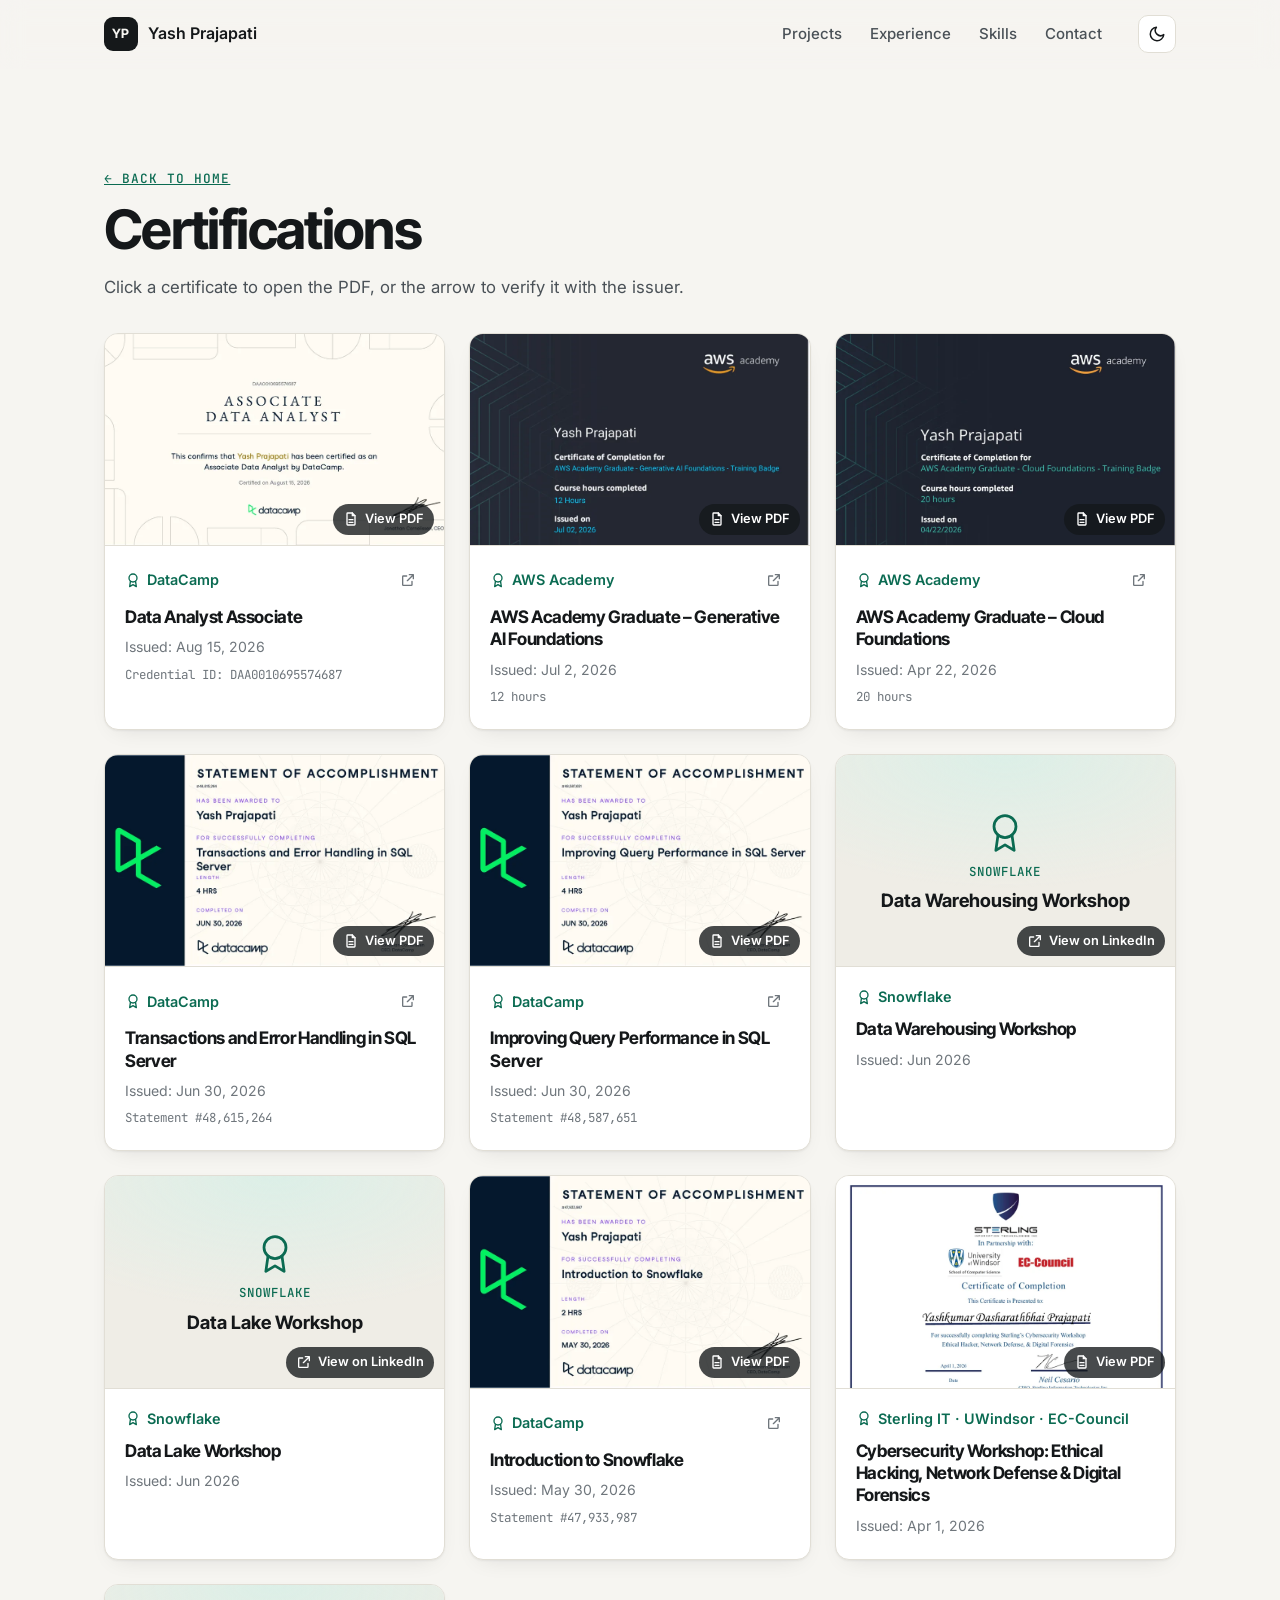
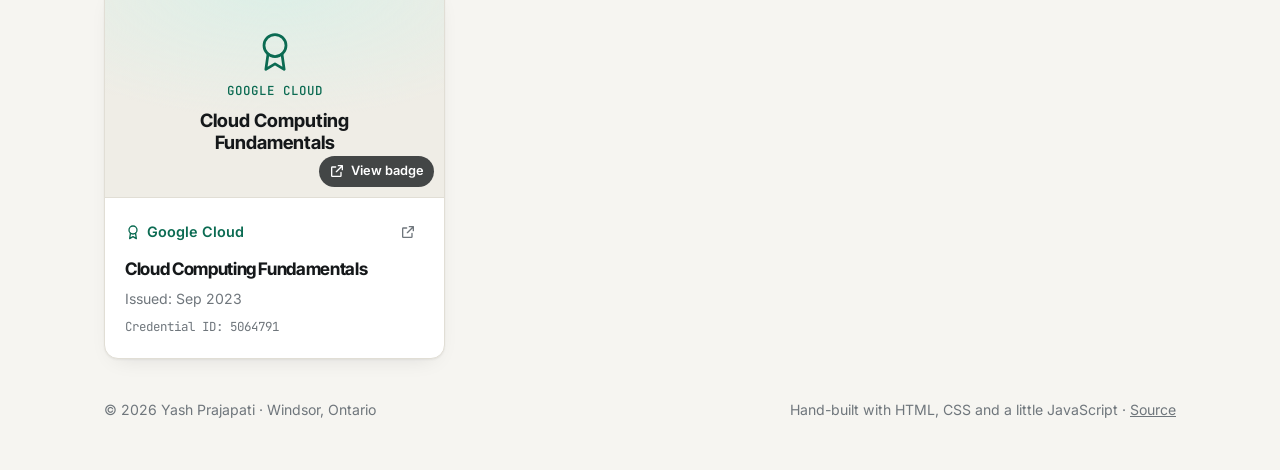
==== commit 9d222378: "Add DataCamp verification links to course certificates Co-Authored-By: Claude Opus 5.5 <noreply@anth" ====
--- a/certifications.html
+++ b/certifications.html
@@ -107,7 +107,7 @@
           <article class="cert">
             <a class="cert__preview" href="assets/certificates/datacamp-transactions-error-handling-sql-server.pdf" target="_blank" rel="noopener" aria-label="Open Transactions and Error Handling in SQL Server certificate PDF"><img src="assets/certificates/previews/datacamp-transactions-error-handling-sql-server.webp" width="900" height="520" loading="lazy" alt="" /><span class="cert__pdf"><svg class="icon" viewBox="0 0 24 24" aria-hidden="true"><path d="M14 3H7a1 1 0 0 0-1 1v16a1 1 0 0 0 1 1h10a1 1 0 0 0 1-1V7Z"/><path d="M14 3v4h4M9 13h6M9 17h6"/></svg>View PDF</span></a>
             <div class="cert__body">
-              <div class="cert__meta"><span class="cert__issuer"><svg class="icon" viewBox="0 0 24 24" aria-hidden="true"><circle cx="12" cy="9" r="6"/><path d="M8.2 13.6 7 22l5-3 5 3-1.2-8.4"/></svg>DataCamp</span></div>
+              <div class="cert__meta"><span class="cert__issuer"><svg class="icon" viewBox="0 0 24 24" aria-hidden="true"><circle cx="12" cy="9" r="6"/><path d="M8.2 13.6 7 22l5-3 5 3-1.2-8.4"/></svg>DataCamp</span><a class="cert__verify" href="https://www.datacamp.com/statement-of-accomplishment/course/a6984f941ce0099e9937eede641d5a30a05492e9" target="_blank" rel="noopener" aria-label="Verify credential for Transactions and Error Handling in SQL Server"><svg class="icon" viewBox="0 0 24 24" aria-hidden="true"><path d="M14 4h6v6M20 4l-9 9M18 14v5a1 1 0 0 1-1 1H5a1 1 0 0 1-1-1V7a1 1 0 0 1 1-1h5"/></svg></a></div>
               <h3>Transactions and Error Handling in SQL Server</h3>
               <p class="cert__date">Issued: Jun 30, 2026</p>
               <p class="cert__id">Statement #48,615,264</p>
@@ -116,7 +116,7 @@
           <article class="cert">
             <a class="cert__preview" href="assets/certificates/datacamp-improving-query-performance-sql-server.pdf" target="_blank" rel="noopener" aria-label="Open Improving Query Performance in SQL Server certificate PDF"><img src="assets/certificates/previews/datacamp-improving-query-performance-sql-server.webp" width="900" height="520" loading="lazy" alt="" /><span class="cert__pdf"><svg class="icon" viewBox="0 0 24 24" aria-hidden="true"><path d="M14 3H7a1 1 0 0 0-1 1v16a1 1 0 0 0 1 1h10a1 1 0 0 0 1-1V7Z"/><path d="M14 3v4h4M9 13h6M9 17h6"/></svg>View PDF</span></a>
             <div class="cert__body">
-              <div class="cert__meta"><span class="cert__issuer"><svg class="icon" viewBox="0 0 24 24" aria-hidden="true"><circle cx="12" cy="9" r="6"/><path d="M8.2 13.6 7 22l5-3 5 3-1.2-8.4"/></svg>DataCamp</span></div>
+              <div class="cert__meta"><span class="cert__issuer"><svg class="icon" viewBox="0 0 24 24" aria-hidden="true"><circle cx="12" cy="9" r="6"/><path d="M8.2 13.6 7 22l5-3 5 3-1.2-8.4"/></svg>DataCamp</span><a class="cert__verify" href="https://www.datacamp.com/statement-of-accomplishment/course/40a38f4149806221511ae40cdb8d28958e055051" target="_blank" rel="noopener" aria-label="Verify credential for Improving Query Performance in SQL Server"><svg class="icon" viewBox="0 0 24 24" aria-hidden="true"><path d="M14 4h6v6M20 4l-9 9M18 14v5a1 1 0 0 1-1 1H5a1 1 0 0 1-1-1V7a1 1 0 0 1 1-1h5"/></svg></a></div>
               <h3>Improving Query Performance in SQL Server</h3>
               <p class="cert__date">Issued: Jun 30, 2026</p>
               <p class="cert__id">Statement #48,587,651</p>
@@ -141,7 +141,7 @@
           <article class="cert">
             <a class="cert__preview" href="assets/certificates/datacamp-introduction-to-snowflake.pdf" target="_blank" rel="noopener" aria-label="Open Introduction to Snowflake certificate PDF"><img src="assets/certificates/previews/datacamp-introduction-to-snowflake.webp" width="900" height="520" loading="lazy" alt="" /><span class="cert__pdf"><svg class="icon" viewBox="0 0 24 24" aria-hidden="true"><path d="M14 3H7a1 1 0 0 0-1 1v16a1 1 0 0 0 1 1h10a1 1 0 0 0 1-1V7Z"/><path d="M14 3v4h4M9 13h6M9 17h6"/></svg>View PDF</span></a>
             <div class="cert__body">
-              <div class="cert__meta"><span class="cert__issuer"><svg class="icon" viewBox="0 0 24 24" aria-hidden="true"><circle cx="12" cy="9" r="6"/><path d="M8.2 13.6 7 22l5-3 5 3-1.2-8.4"/></svg>DataCamp</span></div>
+              <div class="cert__meta"><span class="cert__issuer"><svg class="icon" viewBox="0 0 24 24" aria-hidden="true"><circle cx="12" cy="9" r="6"/><path d="M8.2 13.6 7 22l5-3 5 3-1.2-8.4"/></svg>DataCamp</span><a class="cert__verify" href="https://www.datacamp.com/statement-of-accomplishment/course/a4c2ae997f8e38a647e848dd91ca6f2beb758ae2" target="_blank" rel="noopener" aria-label="Verify credential for Introduction to Snowflake"><svg class="icon" viewBox="0 0 24 24" aria-hidden="true"><path d="M14 4h6v6M20 4l-9 9M18 14v5a1 1 0 0 1-1 1H5a1 1 0 0 1-1-1V7a1 1 0 0 1 1-1h5"/></svg></a></div>
               <h3>Introduction to Snowflake</h3>
               <p class="cert__date">Issued: May 30, 2026</p>
               <p class="cert__id">Statement #47,933,987</p>
